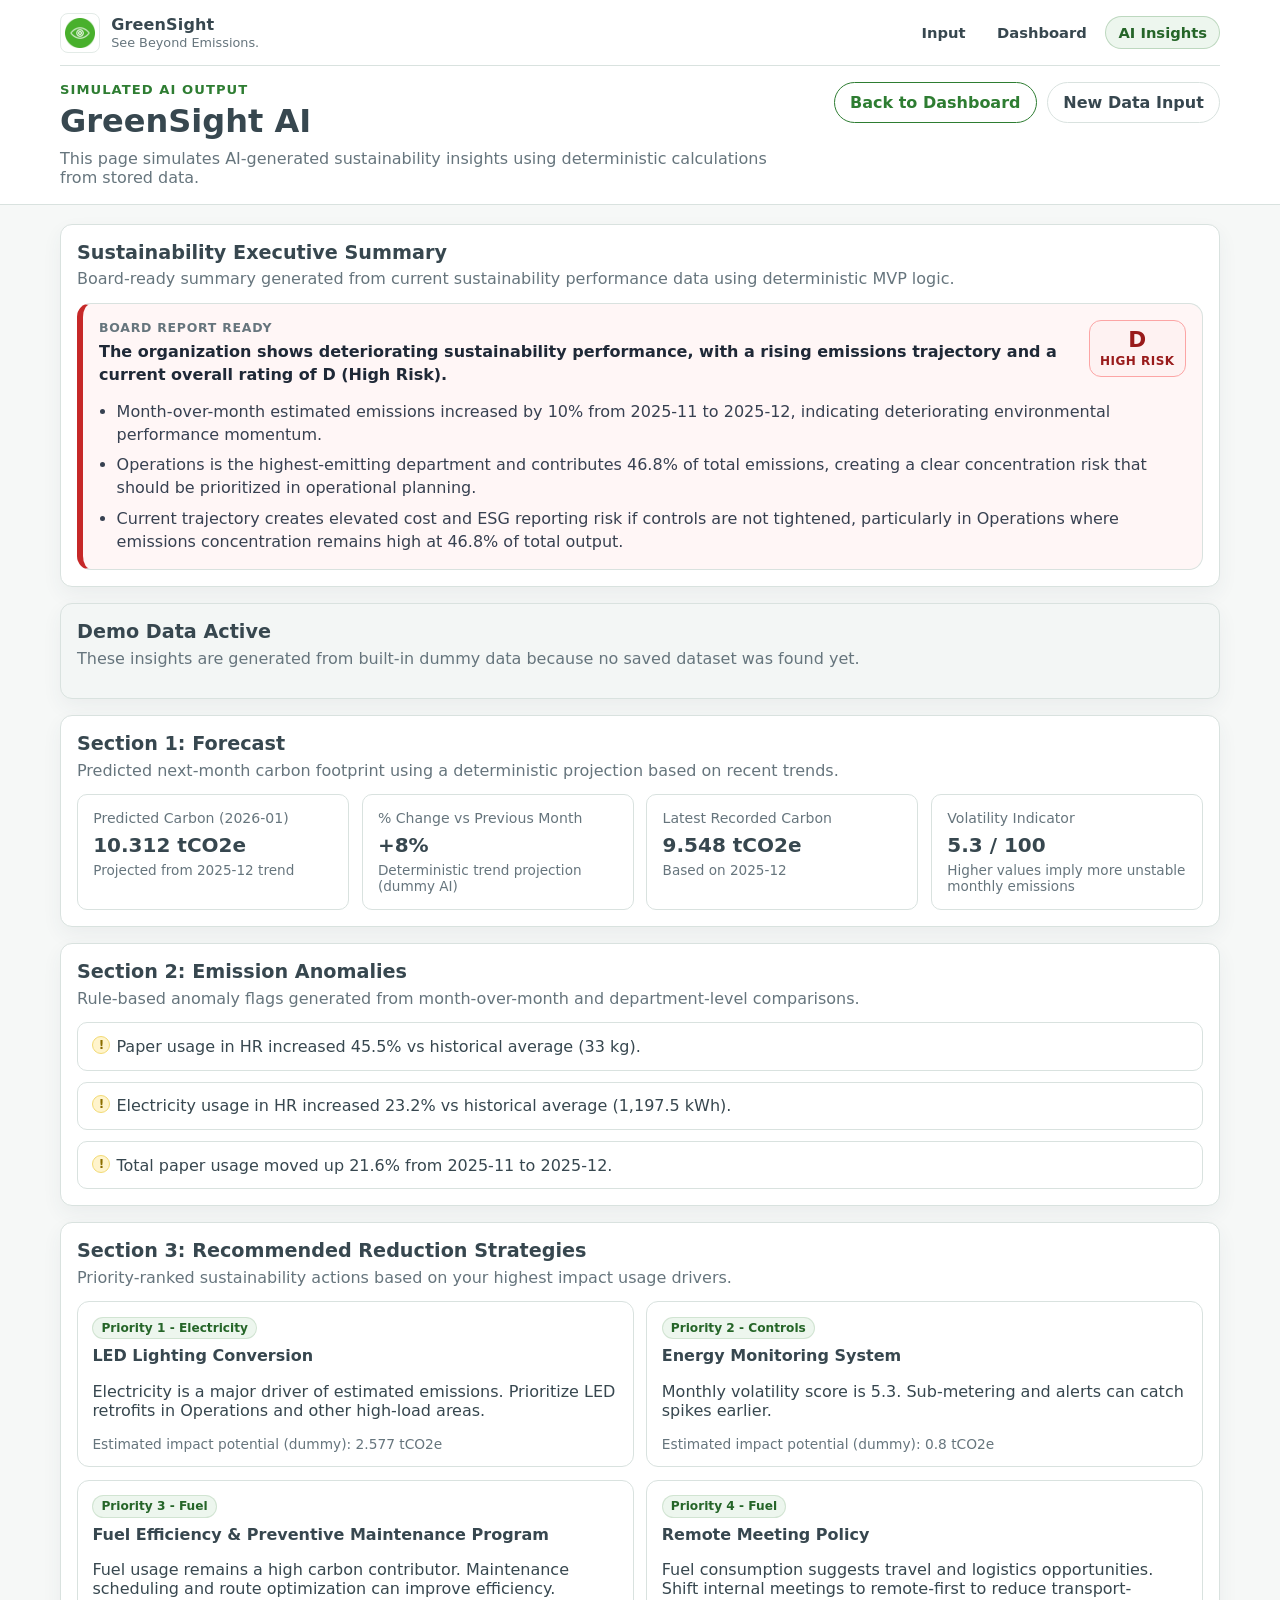
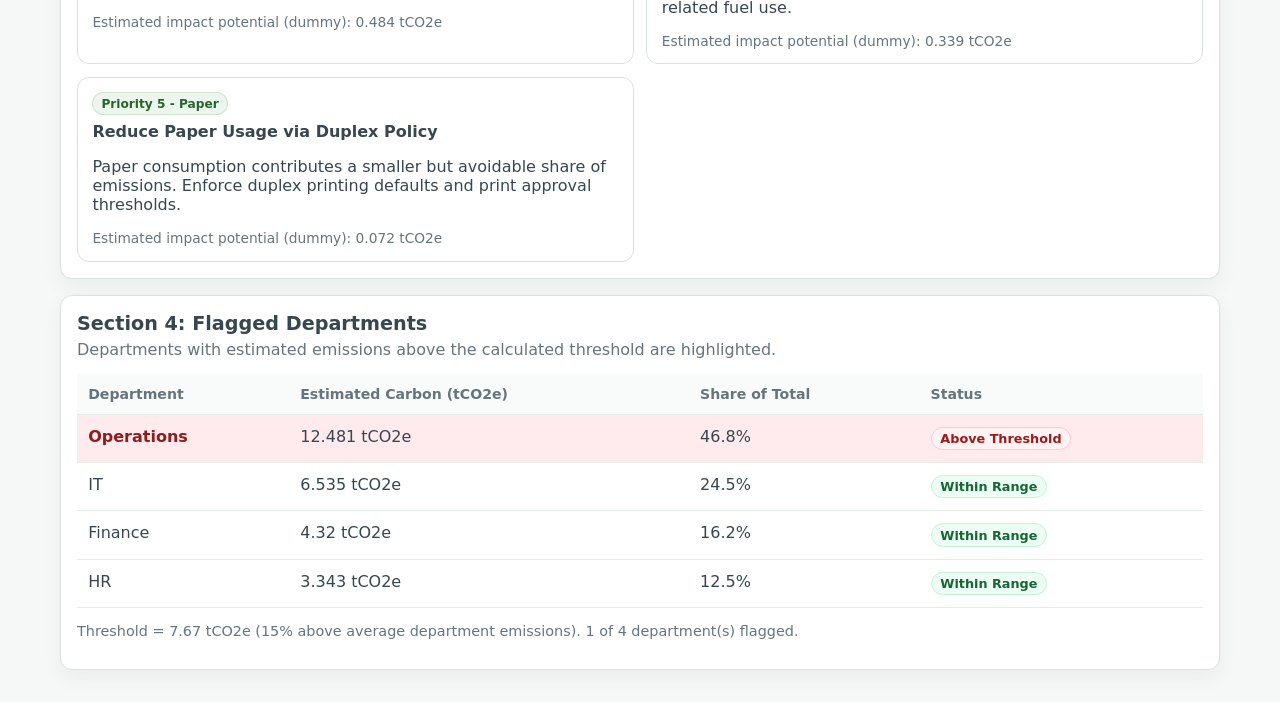
==== ai-results.html @ 0e5b0929 "Initial Commit" ====
<!DOCTYPE html>
<html lang="en">
<head>
  <meta charset="UTF-8" />
  <meta name="viewport" content="width=device-width, initial-scale=1.0" />
  <title>GreenSight Insights</title>
  <link rel="stylesheet" href="style.css" />
</head>
<body class="page-insights">
  <header class="site-header">
    <div class="container">
      <div class="brand-nav">
        <a href="index.html" class="brand-lockup" aria-label="GreenSight home">
          <img
            src="./logo.png"
            alt="GreenSight logo"
            class="brand-logo"
            onerror="this.onerror=null;this.src='./assets/logo.png';"
          />
          <span class="brand-copy">
            <span class="brand-name">GreenSight</span>
            <span class="brand-tagline">See Beyond Emissions.</span>
          </span>
        </a>
        <nav class="top-nav" aria-label="Primary">
          <a class="nav-link nav-link-input" href="index.html">Input</a>
          <a class="nav-link nav-link-dashboard" href="dashboard.html">Dashboard</a>
          <a class="nav-link nav-link-insights" href="ai-results.html">AI Insights</a>
        </nav>
      </div>

      <div class="header-inner">
        <div>
          <p class="eyebrow">Simulated AI Output</p>
          <h1>GreenSight AI</h1>
          <p class="subtitle">
            This page simulates AI-generated sustainability insights using deterministic calculations from stored data.
          </p>
        </div>
        <div class="header-actions">
          <a class="btn btn-secondary" href="dashboard.html">Back to Dashboard</a>
          <a class="btn btn-ghost" href="index.html">New Data Input</a>
        </div>
      </div>
    </div>
  </header>

  <main class="container" id="aiContent">
    <section class="panel">
      <div class="section-heading">
        <h2>Sustainability Executive Summary</h2>
        <p>Board-ready summary generated from current sustainability performance data using deterministic MVP logic.</p>
      </div>
      <div id="executiveSummaryContainer"></div>
    </section>

    <section class="panel">
      <div class="section-heading">
        <h2>Section 1: Forecast</h2>
        <p>Predicted next-month carbon footprint using a deterministic projection based on recent trends.</p>
      </div>
      <div id="forecastCards" class="metric-grid"></div>
    </section>

    <section class="panel">
      <div class="section-heading">
        <h2>Section 2: Emission Anomalies</h2>
        <p>Rule-based anomaly flags generated from month-over-month and department-level comparisons.</p>
      </div>
      <ul id="anomalyList" class="insight-list"></ul>
    </section>

    <section class="panel">
      <div class="section-heading">
        <h2>Section 3: Recommended Reduction Strategies</h2>
        <p>Priority-ranked sustainability actions based on your highest impact usage drivers.</p>
      </div>
      <div id="recommendationsGrid" class="recommendation-grid"></div>
    </section>

    <section class="panel">
      <div class="section-heading">
        <h2>Section 4: Flagged Departments</h2>
        <p>Departments with estimated emissions above the calculated threshold are highlighted.</p>
      </div>
      <div class="table-wrap">
        <table class="data-table" id="flaggedDepartmentsTable">
          <thead>
            <tr>
              <th>Department</th>
              <th>Estimated Carbon (tCO2e)</th>
              <th>Share of Total</th>
              <th>Status</th>
            </tr>
          </thead>
          <tbody></tbody>
        </table>
      </div>
      <p id="thresholdNote" class="muted small"></p>
    </section>
  </main>

  <script src="ai.js" defer></script>
</body>
</html>
---- style.css ----
:root {
  --color-primary: #2e7d32;
  --color-primary-dark: #256528;
  --color-primary-soft: #edf6ee;
  --color-accent: #43a047;
  --color-warning: #f9a825;
  --color-bg: #f6f8f7;
  --color-surface: #ffffff;
  --color-surface-soft: #f3f6f5;
  --color-text: #37474f;
  --color-muted: #66757d;
  --color-border: #d9e2df;
  --color-danger: #c62828;
  --color-danger-soft: #ffebee;
  --color-shadow: 0 8px 20px rgba(55, 71, 79, 0.06);
  --radius: 12px;
  --radius-sm: 10px;
  --container: 1160px;
}

* {
  box-sizing: border-box;
}

html,
body {
  margin: 0;
  padding: 0;
  font-family: system-ui, -apple-system, BlinkMacSystemFont, "Segoe UI", Roboto, "Helvetica Neue", Arial, sans-serif;
  color: var(--color-text);
  background: var(--color-bg);
}

img,
canvas {
  max-width: 100%;
  display: block;
}

a {
  color: inherit;
  text-decoration: none;
}

code {
  background: #eef2f0;
  padding: 0.1rem 0.35rem;
  border-radius: 6px;
  font-size: 0.92em;
}

.container {
  width: min(var(--container), calc(100% - 2rem));
  margin: 0 auto;
}

.site-header {
  border-bottom: 1px solid var(--color-border);
  background: #fff;
}

.brand-nav {
  display: flex;
  align-items: center;
  justify-content: space-between;
  gap: 1rem;
  padding: 0.8rem 0 0.75rem;
  border-bottom: 1px solid var(--color-border);
}

.brand-lockup {
  display: inline-flex;
  align-items: center;
  gap: 0.7rem;
  min-width: 0;
}

.brand-logo {
  width: 40px;
  height: 40px;
  object-fit: contain;
  border-radius: 8px;
  background: #fff;
  border: 1px solid #e3ebe7;
  padding: 0.25rem;
}

.brand-copy {
  display: inline-flex;
  flex-direction: column;
  min-width: 0;
}

.brand-name {
  font-size: 1rem;
  font-weight: 800;
  color: var(--color-text);
  letter-spacing: 0.01em;
}

.brand-tagline {
  margin-top: 0.05rem;
  font-size: 0.8rem;
  color: var(--color-muted);
}

.top-nav {
  display: flex;
  align-items: center;
  gap: 0.35rem;
  flex-wrap: wrap;
}

.nav-link {
  display: inline-flex;
  align-items: center;
  justify-content: center;
  padding: 0.45rem 0.75rem;
  border-radius: 999px;
  color: var(--color-text);
  border: 1px solid transparent;
  font-weight: 600;
  font-size: 0.92rem;
  transition: background-color 140ms ease, border-color 140ms ease, color 140ms ease;
}

.nav-link:hover {
  background: #f3f7f4;
  border-color: #e0e8e4;
  color: var(--color-primary-dark);
}

.page-input .nav-link-input,
.page-dashboard .nav-link-dashboard,
.page-insights .nav-link-insights {
  background: var(--color-primary-soft);
  color: var(--color-primary-dark);
  border-color: rgba(46, 125, 50, 0.25);
}

.header-inner {
  padding: 1rem 0 1.05rem;
  display: flex;
  align-items: flex-start;
  justify-content: space-between;
  gap: 1rem;
}

.header-actions {
  display: flex;
  gap: 0.65rem;
  flex-wrap: wrap;
  justify-content: flex-end;
}

.eyebrow {
  margin: 0 0 0.35rem;
  color: var(--color-primary);
  font-size: 0.82rem;
  font-weight: 700;
  letter-spacing: 0.08em;
  text-transform: uppercase;
}

h1,
h2,
h3,
h4 {
  margin: 0;
  line-height: 1.2;
}

h1 {
  font-size: clamp(1.35rem, 2.6vw, 2rem);
}

h2 {
  font-size: 1.2rem;
}

h3 {
  font-size: 1rem;
}

.subtitle {
  margin: 0.5rem 0 0;
  color: var(--color-muted);
  max-width: 70ch;
}

main.container {
  padding: 1.2rem 0 2rem;
  display: grid;
  gap: 1rem;
}

.panel {
  background: var(--color-surface);
  border: 1px solid var(--color-border);
  border-radius: var(--radius);
  box-shadow: var(--color-shadow);
  padding: 1rem;
}

.panel-soft {
  background: var(--color-surface-soft);
}

.section-heading {
  margin-bottom: 0.9rem;
}

.section-heading p {
  margin: 0.35rem 0 0;
  color: var(--color-muted);
}

.grid-2 {
  display: grid;
  grid-template-columns: 1.2fr 1fr;
  gap: 1rem;
}

.card {
  border: 1px solid var(--color-border);
  background: #fff;
  border-radius: var(--radius-sm);
  padding: 0.95rem;
}

.muted {
  color: var(--color-muted);
}

.small {
  font-size: 0.9rem;
}

textarea,
input,
select,
button {
  font: inherit;
}

textarea,
input,
select {
  width: 100%;
  border: 1px solid #cfd8d1;
  border-radius: 10px;
  background: #fff;
  padding: 0.7rem 0.8rem;
  color: var(--color-text);
}

textarea:focus,
input:focus,
select:focus {
  outline: 2px solid rgba(46, 125, 50, 0.2);
  border-color: var(--color-primary);
}

label {
  display: inline-block;
  margin-bottom: 0.35rem;
  font-weight: 600;
  font-size: 0.93rem;
}

.form-grid {
  display: grid;
  grid-template-columns: 1fr 1fr;
  gap: 0.8rem;
}

.form-grid > div:last-child {
  grid-column: span 2;
}

.actions-row {
  display: flex;
  gap: 0.6rem;
  margin-top: 0.8rem;
  flex-wrap: wrap;
}

.toolbar {
  display: flex;
  align-items: center;
  gap: 0.75rem;
  flex-wrap: wrap;
  margin-top: 1rem;
}

.btn {
  display: inline-flex;
  align-items: center;
  justify-content: center;
  gap: 0.4rem;
  border-radius: 999px;
  border: 1px solid transparent;
  padding: 0.62rem 0.95rem;
  cursor: pointer;
  font-weight: 600;
  transition: background-color 140ms ease, border-color 140ms ease, color 140ms ease, transform 140ms ease;
}

.btn:hover {
  transform: translateY(-1px);
}

.btn:disabled {
  opacity: 0.65;
  cursor: not-allowed;
  transform: none;
}

.btn-primary {
  background: var(--color-primary);
  color: #fff;
}

.btn-primary:hover {
  background: var(--color-primary-dark);
}

.btn-secondary {
  background: #fff;
  color: var(--color-primary);
  border-color: var(--color-primary);
}

.btn-secondary:hover {
  background: #f4fbf5;
  border-color: var(--color-primary-dark);
  color: var(--color-primary-dark);
}

.btn-ghost {
  background: #fff;
  color: var(--color-text);
  border-color: var(--color-border);
}

.btn-large {
  padding: 0.75rem 1.15rem;
}

.status-message {
  min-height: 1.25rem;
  margin-top: 0.75rem;
  font-weight: 600;
}

.status-message.error {
  color: var(--color-danger);
}

.status-message.success {
  color: var(--color-primary-dark);
}

.metric-grid {
  display: grid;
  grid-template-columns: repeat(4, minmax(0, 1fr));
  gap: 0.8rem;
}

.dashboard-summary-grid {
  grid-template-columns: repeat(auto-fit, minmax(210px, 1fr));
}

.metric-card {
  background: #ffffff;
  border: 1px solid var(--color-border);
  border-radius: var(--radius-sm);
  padding: 0.95rem;
}

.metric-card .metric-label {
  font-size: 0.88rem;
  color: var(--color-muted);
  margin-bottom: 0.4rem;
}

.metric-card .metric-value {
  font-size: 1.25rem;
  font-weight: 700;
}

.metric-card .metric-note {
  margin-top: 0.35rem;
  color: var(--color-muted);
  font-size: 0.85rem;
}

.metric-card-icon .metric-card-head {
  display: flex;
  align-items: center;
  gap: 0.65rem;
}

.metric-icon {
  width: 2.1rem;
  height: 2.1rem;
  display: inline-flex;
  align-items: center;
  justify-content: center;
  font-size: 1.35rem;
  color: #54646c;
  background: #f2f4f5;
  border: 1px solid #dde4e7;
  border-radius: 10px;
  flex-shrink: 0;
}

.metric-icon-esg {
  width: 2.4rem;
  font-size: 0.9rem;
  font-weight: 800;
  letter-spacing: 0.06em;
  color: var(--color-primary-dark);
  background: #edf6ee;
  border-color: #cfe5d2;
}

.esg-kpi-card {
  border-color: rgba(46, 125, 50, 0.22);
  background: #fbfdfb;
}

.esg-kpi-meta {
  display: flex;
  align-items: center;
  justify-content: space-between;
  gap: 0.5rem;
  flex-wrap: wrap;
  margin-top: 0.55rem;
}

.esg-risk-badge {
  display: inline-flex;
  align-items: center;
  border-radius: 999px;
  padding: 0.22rem 0.58rem;
  font-size: 0.78rem;
  font-weight: 700;
  border: 1px solid transparent;
}

.esg-risk-badge.low {
  background: #ecfdf3;
  color: #166534;
  border-color: #bbf7d0;
}

.esg-risk-badge.moderate {
  background: #fffbeb;
  color: #92400e;
  border-color: #fcd34d;
}

.esg-risk-badge.high {
  background: #fef2f2;
  color: #991b1b;
  border-color: #fecaca;
}

.esg-trend-indicator {
  display: inline-flex;
  align-items: center;
  gap: 0.25rem;
  font-size: 0.78rem;
  color: var(--color-muted);
  font-weight: 600;
}

.esg-trend-indicator.up {
  color: #b91c1c;
}

.esg-trend-indicator.down {
  color: #166534;
}

.esg-breakdown-widget {
  margin-top: 0.95rem;
  border: 1px solid var(--color-border);
  border-radius: 12px;
  background: #fff;
  padding: 0.9rem;
}

.esg-breakdown-header {
  display: flex;
  align-items: flex-start;
  justify-content: space-between;
  gap: 0.9rem;
  flex-wrap: wrap;
  margin-bottom: 0.8rem;
}

.esg-breakdown-header h3 {
  font-size: 1rem;
}

.esg-breakdown-header p {
  margin: 0.3rem 0 0;
  color: var(--color-muted);
  font-size: 0.88rem;
}

.esg-breakdown-summary {
  display: inline-flex;
  flex-direction: column;
  align-items: flex-end;
  gap: 0.1rem;
}

.esg-breakdown-score {
  font-weight: 800;
  font-size: 1.05rem;
}

.esg-breakdown-level {
  font-size: 0.83rem;
  color: var(--color-muted);
}

.esg-pillar-list {
  display: grid;
  gap: 0.7rem;
}

.esg-pillar-row {
  border: 1px solid #edf2ee;
  border-radius: 10px;
  padding: 0.65rem 0.75rem;
  background: #fcfefd;
}

.esg-pillar-meta {
  display: flex;
  align-items: center;
  justify-content: space-between;
  gap: 0.75rem;
  font-size: 0.9rem;
}

.esg-pillar-name {
  font-weight: 600;
}

.esg-pillar-score {
  font-weight: 700;
}

.esg-pillar-bar {
  margin-top: 0.45rem;
  height: 8px;
  width: 100%;
  border-radius: 999px;
  background: #edf2ee;
  overflow: hidden;
}

.esg-pillar-fill {
  display: block;
  height: 100%;
  border-radius: 999px;
  background: linear-gradient(90deg, #66bb6a 0%, #2e7d32 100%);
}

.esg-pillar-detail {
  margin-top: 0.35rem;
  font-size: 0.8rem;
  color: var(--color-muted);
}

.table-wrap {
  overflow: auto;
}

.data-table {
  width: 100%;
  border-collapse: collapse;
  min-width: 640px;
}

.data-table.compact {
  min-width: 0;
}

.data-table th,
.data-table td {
  padding: 0.75rem 0.7rem;
  border-bottom: 1px solid #e5ece7;
  text-align: left;
  vertical-align: top;
}

.data-table th {
  font-size: 0.88rem;
  color: var(--color-muted);
  font-weight: 700;
  background: #f9fbfa;
}

.data-table tbody tr:hover {
  background: #fbfdfb;
}

.mini-table-wrap {
  margin-top: 0.85rem;
  border: 1px solid var(--color-border);
  border-radius: 10px;
  overflow: auto;
}

.empty-cell {
  text-align: center;
  color: var(--color-muted);
}

.chart-card {
  border: 1px solid var(--color-border);
  border-radius: var(--radius-sm);
  padding: 0.8rem;
  background: #fff;
  min-height: 320px;
}

.executive-summary-card {
  border: 1px solid var(--color-border);
  border-left: 6px solid var(--color-primary);
  border-radius: 14px;
  background: #fff;
  padding: 1rem;
}

.executive-summary-improving {
  border-left-color: #2e7d32;
  background: #f7fbf7;
}

.executive-summary-stable {
  border-left-color: var(--color-warning);
  background: #fffaf0;
}

.executive-summary-deteriorating {
  border-left-color: var(--color-danger);
  background: #fff6f6;
}

.executive-summary-header {
  display: flex;
  align-items: flex-start;
  justify-content: space-between;
  gap: 0.9rem;
}

.executive-summary-kicker {
  margin: 0;
  font-size: 0.78rem;
  letter-spacing: 0.06em;
  text-transform: uppercase;
  color: var(--color-muted);
  font-weight: 700;
}

.executive-summary-headline {
  margin: 0.4rem 0 0;
  line-height: 1.4;
  color: #1f2937;
}

.executive-summary-list {
  margin: 0.85rem 0 0;
  padding-left: 1.1rem;
  color: #374151;
  display: grid;
  gap: 0.45rem;
}

.executive-summary-list li {
  line-height: 1.45;
}

.executive-rating-badge {
  display: inline-flex;
  flex-direction: column;
  align-items: center;
  justify-content: center;
  min-width: 90px;
  border-radius: 12px;
  border: 1px solid var(--color-border);
  padding: 0.5rem 0.65rem;
  background: #fff;
  flex-shrink: 0;
}

.executive-rating-grade {
  font-size: 1.35rem;
  font-weight: 800;
  line-height: 1;
}

.executive-rating-label {
  margin-top: 0.2rem;
  font-size: 0.75rem;
  font-weight: 700;
  text-transform: uppercase;
  letter-spacing: 0.04em;
}

.executive-rating-badge.rating-a {
  color: #166534;
  background: #ecfdf3;
  border-color: #bbf7d0;
}

.executive-rating-badge.rating-b {
  color: #92400e;
  background: #fffbeb;
  border-color: #fcd34d;
}

.executive-rating-badge.rating-c {
  color: #9a3412;
  background: #fff7ed;
  border-color: #fdba74;
}

.executive-rating-badge.rating-d {
  color: #991b1b;
  background: #fef2f2;
  border-color: #fca5a5;
}

.chart-title {
  margin: 0 0 0.65rem;
  font-size: 0.95rem;
  color: var(--color-text);
}

.chart-card canvas {
  width: 100% !important;
  height: 100% !important;
}

.chart-canvas-wrap {
  position: relative;
  width: 100%;
}

.chart-canvas-wrap-md {
  height: 280px;
}

.chart-canvas-wrap-lg {
  height: 320px;
}

.dashboard-chart-grid {
  display: grid;
  grid-template-columns: repeat(2, minmax(0, 1fr));
  gap: 0.9rem;
}

.chart-span-2 {
  grid-column: span 2;
}

.dashboard-chart-grid .chart-card:not(.chart-span-2) {
  min-height: 0;
}

.flag-empty {
  border: 1px dashed #e4b8b8;
  background: #fff;
  border-radius: 12px;
  padding: 0.9rem;
  color: #7f1d1d;
}

.flag-empty p {
  margin: 0;
}

.flag-list {
  display: grid;
  gap: 0.75rem;
  margin-top: 0.7rem;
}

.flag-card {
  border: 1px solid #ef9a9a;
  border-left: 4px solid var(--color-danger);
  background: #fffafa;
  border-radius: 12px;
  padding: 0.85rem 0.95rem;
}

.flag-card-head {
  display: flex;
  align-items: center;
  justify-content: space-between;
  gap: 0.75rem;
  flex-wrap: wrap;
}

.flag-card-title {
  display: flex;
  align-items: center;
  gap: 0.55rem;
}

.flag-card-title h3 {
  font-size: 1rem;
}

.warning-icon {
  width: 1.4rem;
  height: 1.4rem;
  border-radius: 999px;
  background: #fde8e8;
  border: 1px solid #f8b4b4;
  color: #b91c1c;
  display: inline-flex;
  align-items: center;
  justify-content: center;
  font-weight: 700;
  line-height: 1;
}

.warning-badge {
  display: inline-flex;
  align-items: center;
  border-radius: 999px;
  padding: 0.22rem 0.6rem;
  font-size: 0.78rem;
  font-weight: 700;
  color: #991b1b;
  background: #fef2f2;
  border: 1px solid #fecaca;
}

.flag-metric {
  margin: 0.45rem 0 0;
  color: #4b5563;
}

.flag-metric strong {
  color: #7f1d1d;
}

.insight-list {
  list-style: none;
  padding: 0;
  margin: 0;
  display: grid;
  gap: 0.7rem;
}

.insight-list li {
  border: 1px solid var(--color-border);
  background: #fff;
  border-radius: 10px;
  padding: 0.85rem 0.95rem;
  position: relative;
  padding-left: 2.4rem;
}

.insight-list li::before {
  content: "!";
  position: absolute;
  left: 0.9rem;
  top: 0.78rem;
  width: 1rem;
  height: 1rem;
  border-radius: 50%;
  display: inline-flex;
  align-items: center;
  justify-content: center;
  font-size: 0.75rem;
  font-weight: 700;
  background: #fff4cc;
  color: #8a6d00;
  border: 1px solid #f2da74;
}

.recommendation-grid {
  display: grid;
  grid-template-columns: repeat(2, minmax(0, 1fr));
  gap: 0.8rem;
}

.recommendation-card {
  border: 1px solid var(--color-border);
  border-radius: 12px;
  background: #fff;
  padding: 0.9rem;
}

.recommendation-card h3 {
  margin-bottom: 0.35rem;
}

.recommendation-meta {
  color: var(--color-muted);
  font-size: 0.86rem;
  margin-top: 0.45rem;
}

.badge {
  display: inline-block;
  font-size: 0.76rem;
  font-weight: 700;
  color: var(--color-primary-dark);
  background: var(--color-primary-soft);
  border: 1px solid rgba(46, 125, 50, 0.15);
  border-radius: 999px;
  padding: 0.2rem 0.5rem;
  margin-bottom: 0.45rem;
}

.row-flagged {
  background: var(--color-danger-soft);
}

.row-flagged td:first-child {
  font-weight: 700;
  color: #8f1d1d;
}

.status-pill {
  display: inline-flex;
  align-items: center;
  border-radius: 999px;
  padding: 0.2rem 0.55rem;
  font-size: 0.8rem;
  font-weight: 700;
}

.status-pill.ok {
  background: #ecfdf3;
  color: #166534;
  border: 1px solid #c7f1d5;
}

.status-pill.alert {
  background: #fef2f2;
  color: #991b1b;
  border: 1px solid #fecaca;
}

.empty-state {
  border: 1px dashed var(--color-border);
  border-radius: 12px;
  background: #fff;
  padding: 1rem;
  color: var(--color-muted);
}

.empty-state p {
  margin: 0 0 0.8rem;
}

.sr-only {
  position: absolute;
  width: 1px;
  height: 1px;
  padding: 0;
  margin: -1px;
  overflow: hidden;
  clip: rect(0, 0, 0, 0);
  white-space: nowrap;
  border: 0;
}

@media (max-width: 980px) {
  .grid-2 {
    grid-template-columns: 1fr;
  }

  .metric-grid {
    grid-template-columns: repeat(2, minmax(0, 1fr));
  }

  .recommendation-grid {
    grid-template-columns: 1fr;
  }

  .dashboard-chart-grid {
    grid-template-columns: 1fr;
  }

  .chart-span-2 {
    grid-column: auto;
  }

  .chart-canvas-wrap-lg {
    height: 300px;
  }
}

@media (max-width: 700px) {
  .brand-nav {
    flex-direction: column;
    align-items: stretch;
    gap: 0.75rem;
  }

  .brand-lockup {
    width: 100%;
  }

  .top-nav {
    width: 100%;
    justify-content: flex-start;
  }

  .header-inner {
    flex-direction: column;
    align-items: stretch;
  }

  .header-actions {
    justify-content: flex-start;
  }

  .form-grid {
    grid-template-columns: 1fr;
  }

  .form-grid > div:last-child {
    grid-column: auto;
  }

  .metric-grid {
    grid-template-columns: 1fr;
  }

  .executive-summary-header {
    flex-direction: column;
    align-items: stretch;
  }

  .executive-rating-badge {
    align-self: flex-start;
  }

  .esg-breakdown-summary {
    align-items: flex-start;
  }

  .data-table {
    min-width: 560px;
  }
}
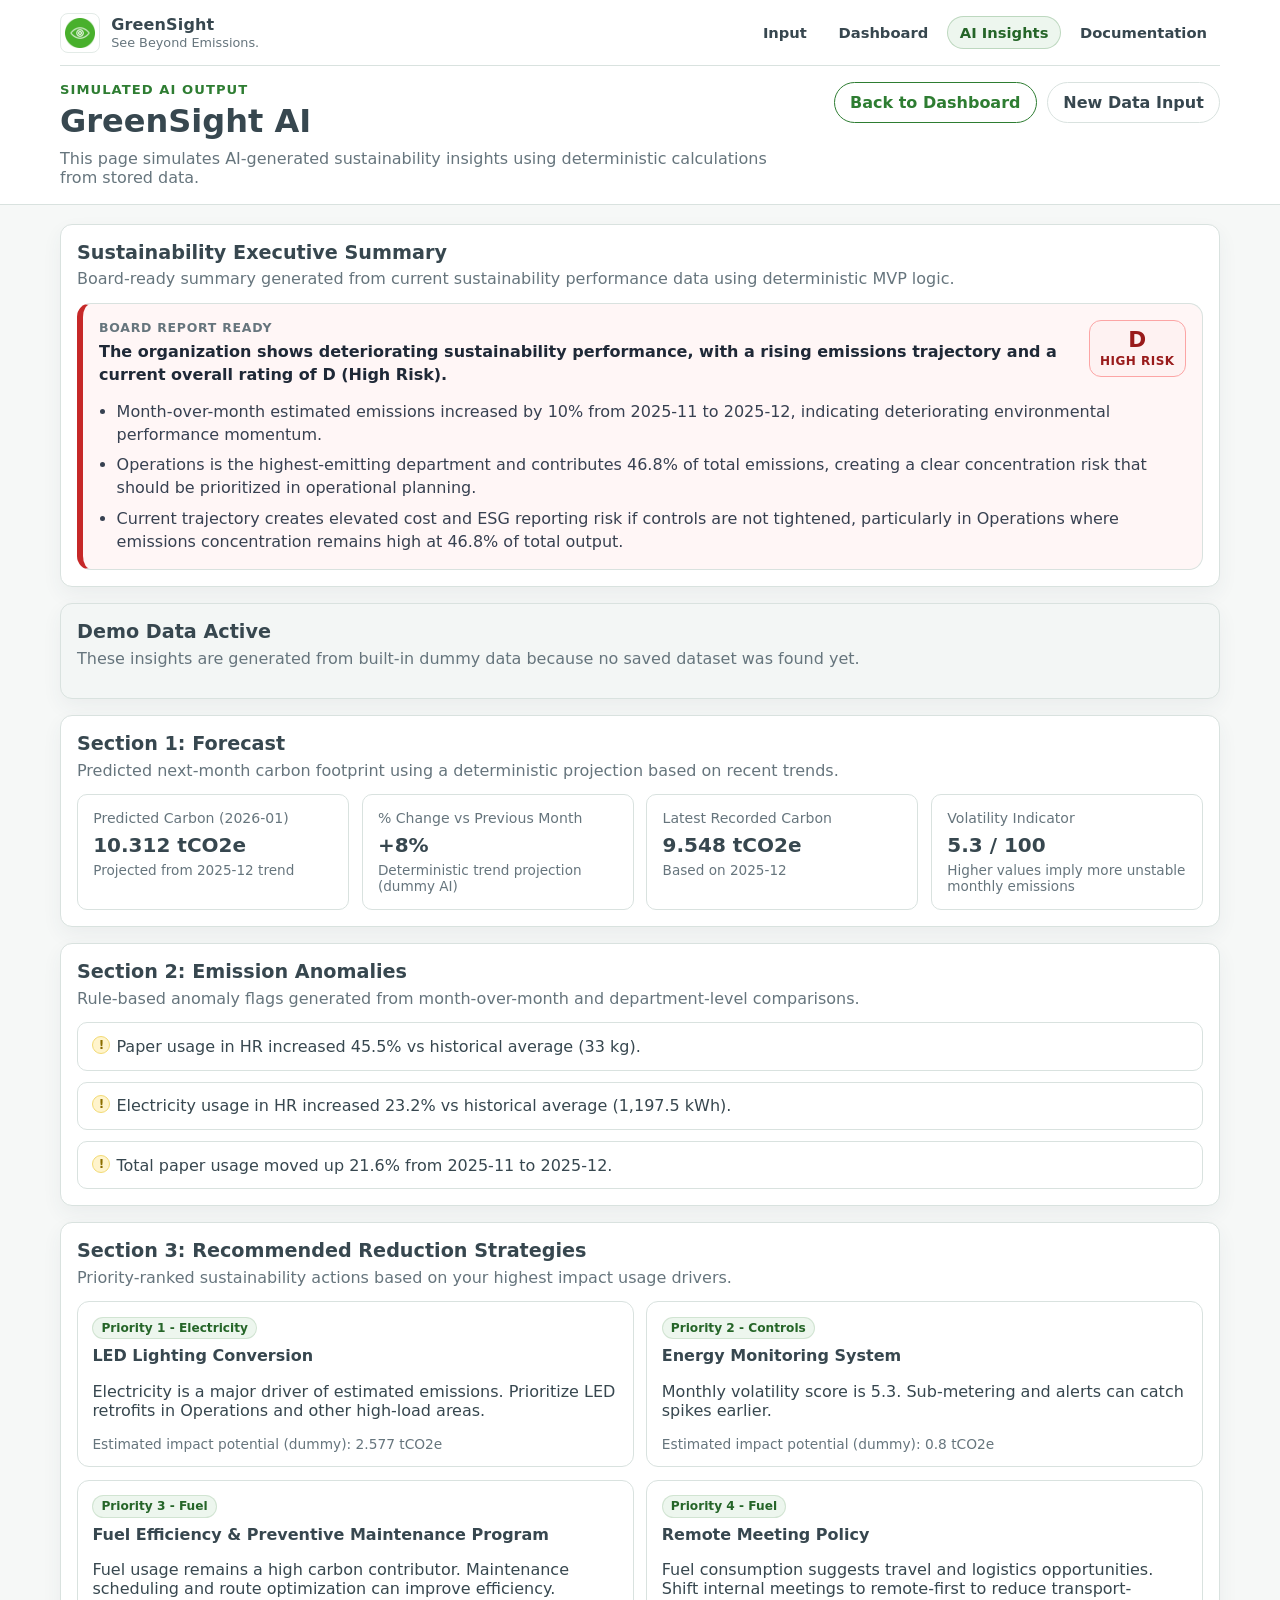
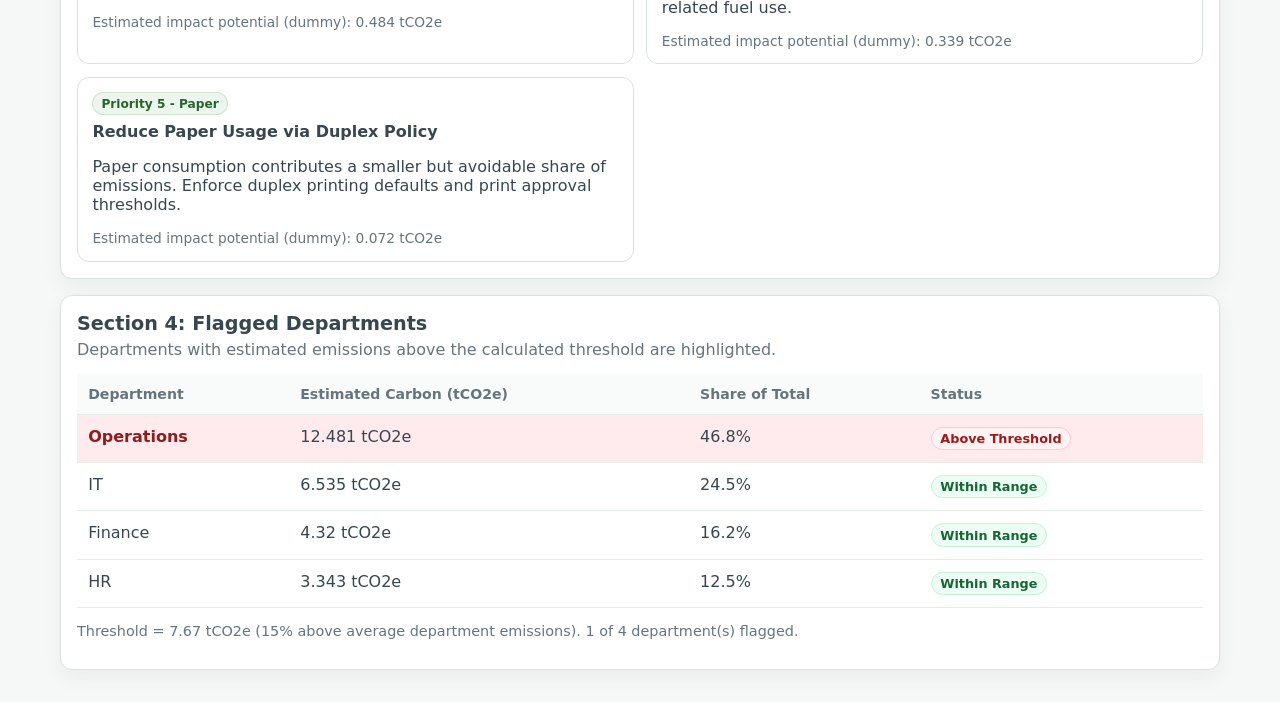
==== commit ba0bd684: "add documentation" ====
--- a/ai-results.html
+++ b/ai-results.html
@@ -26,6 +26,7 @@
           <a class="nav-link nav-link-input" href="index.html">Input</a>
           <a class="nav-link nav-link-dashboard" href="dashboard.html">Dashboard</a>
           <a class="nav-link nav-link-insights" href="ai-results.html">AI Insights</a>
+          <a class="nav-link nav-link-docs" href="documentation.html">Documentation</a>
         </nav>
       </div>
 
--- a/style.css
+++ b/style.css
@@ -132,7 +132,8 @@
 
 .page-input .nav-link-input,
 .page-dashboard .nav-link-dashboard,
-.page-insights .nav-link-insights {
+.page-insights .nav-link-insights,
+.page-documentation .nav-link-docs {
   background: var(--color-primary-soft);
   color: var(--color-primary-dark);
   border-color: rgba(46, 125, 50, 0.25);
@@ -204,6 +205,122 @@
 
 .panel-soft {
   background: var(--color-surface-soft);
+}
+
+.docs-page {
+  gap: 1rem;
+}
+
+.doc-hero {
+  border-color: rgba(46, 125, 50, 0.18);
+}
+
+.doc-hero-brand {
+  display: flex;
+  align-items: center;
+  gap: 0.85rem;
+  margin-bottom: 0.8rem;
+}
+
+.doc-hero-logo {
+  width: 56px;
+  height: 56px;
+  object-fit: contain;
+  border-radius: 10px;
+  border: 1px solid var(--color-border);
+  background: #fff;
+  padding: 0.3rem;
+}
+
+.doc-tagline {
+  margin: 0.25rem 0 0;
+  color: var(--color-primary-dark);
+  font-weight: 600;
+}
+
+.doc-hero-copy {
+  margin: 0.55rem 0 0;
+  color: var(--color-text);
+  line-height: 1.5;
+  max-width: 78ch;
+}
+
+.doc-two-col {
+  display: grid;
+  grid-template-columns: repeat(2, minmax(0, 1fr));
+  gap: 0.8rem;
+}
+
+.doc-three-col {
+  display: grid;
+  grid-template-columns: repeat(3, minmax(0, 1fr));
+  gap: 0.8rem;
+}
+
+.doc-card-grid {
+  display: grid;
+  grid-template-columns: repeat(3, minmax(0, 1fr));
+  gap: 0.8rem;
+}
+
+.doc-card-lite,
+.doc-feature-card {
+  border: 1px solid var(--color-border);
+  border-radius: 10px;
+  background: #fff;
+  padding: 0.9rem;
+}
+
+.doc-card-lite h3,
+.doc-feature-card h3 {
+  margin-bottom: 0.4rem;
+}
+
+.doc-card-lite p,
+.doc-feature-card p {
+  margin: 0;
+  color: var(--color-muted);
+  line-height: 1.45;
+}
+
+.doc-list {
+  margin: 0;
+  padding-left: 1.1rem;
+  display: grid;
+  gap: 0.35rem;
+}
+
+.doc-list li {
+  line-height: 1.4;
+}
+
+.doc-roadmap {
+  margin-top: 0.25rem;
+}
+
+.doc-steps {
+  margin: 0;
+  padding-left: 1.1rem;
+  display: grid;
+  gap: 0.75rem;
+}
+
+.doc-steps li {
+  border: 1px solid var(--color-border);
+  background: #fff;
+  border-radius: 10px;
+  padding: 0.85rem 0.9rem;
+}
+
+.doc-steps h3 {
+  margin: 0 0 0.35rem;
+  font-size: 0.98rem;
+}
+
+.doc-steps p {
+  margin: 0;
+  color: var(--color-muted);
+  line-height: 1.45;
 }
 
 .section-heading {
@@ -997,6 +1114,15 @@
     grid-template-columns: 1fr;
   }
 
+  .doc-card-grid,
+  .doc-three-col {
+    grid-template-columns: 1fr;
+  }
+
+  .doc-two-col {
+    grid-template-columns: 1fr;
+  }
+
   .chart-span-2 {
     grid-column: auto;
   }
@@ -1022,6 +1148,10 @@
     justify-content: flex-start;
   }
 
+  .doc-hero-brand {
+    align-items: flex-start;
+  }
+
   .header-inner {
     flex-direction: column;
     align-items: stretch;
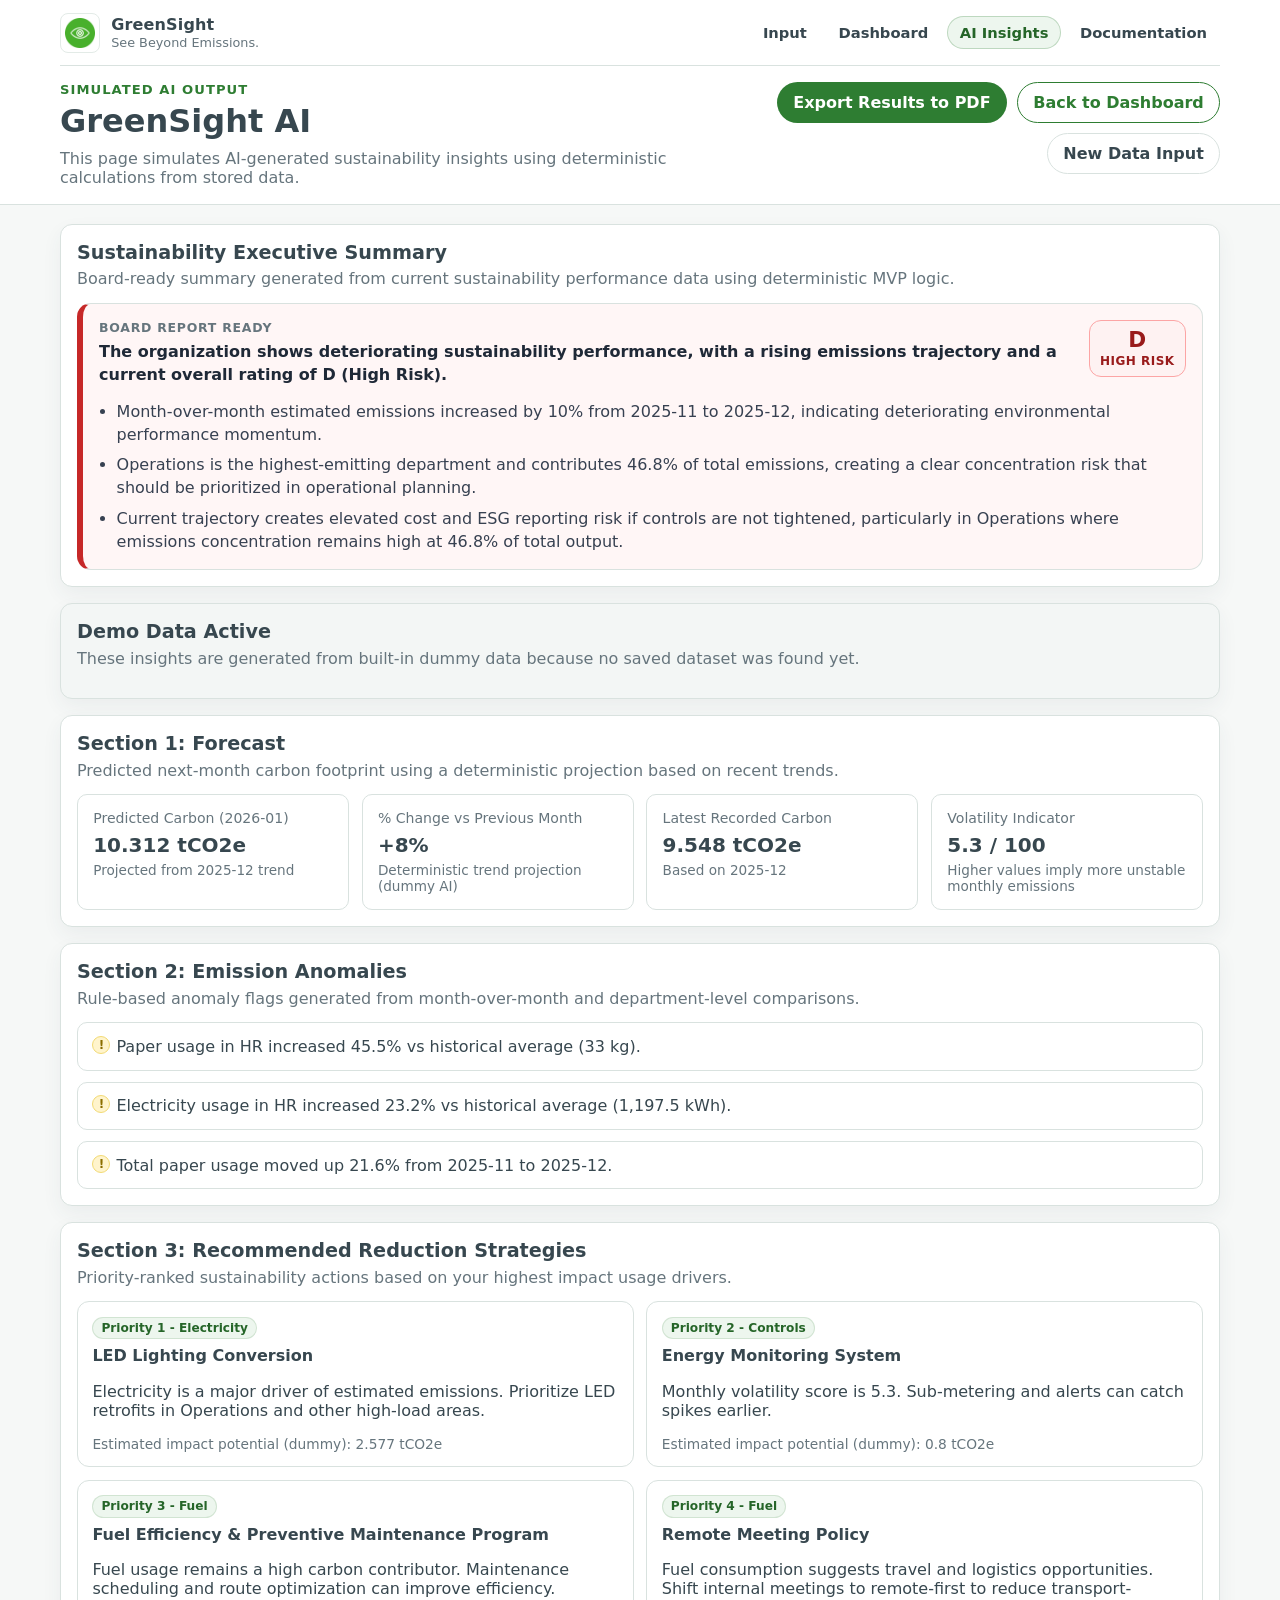
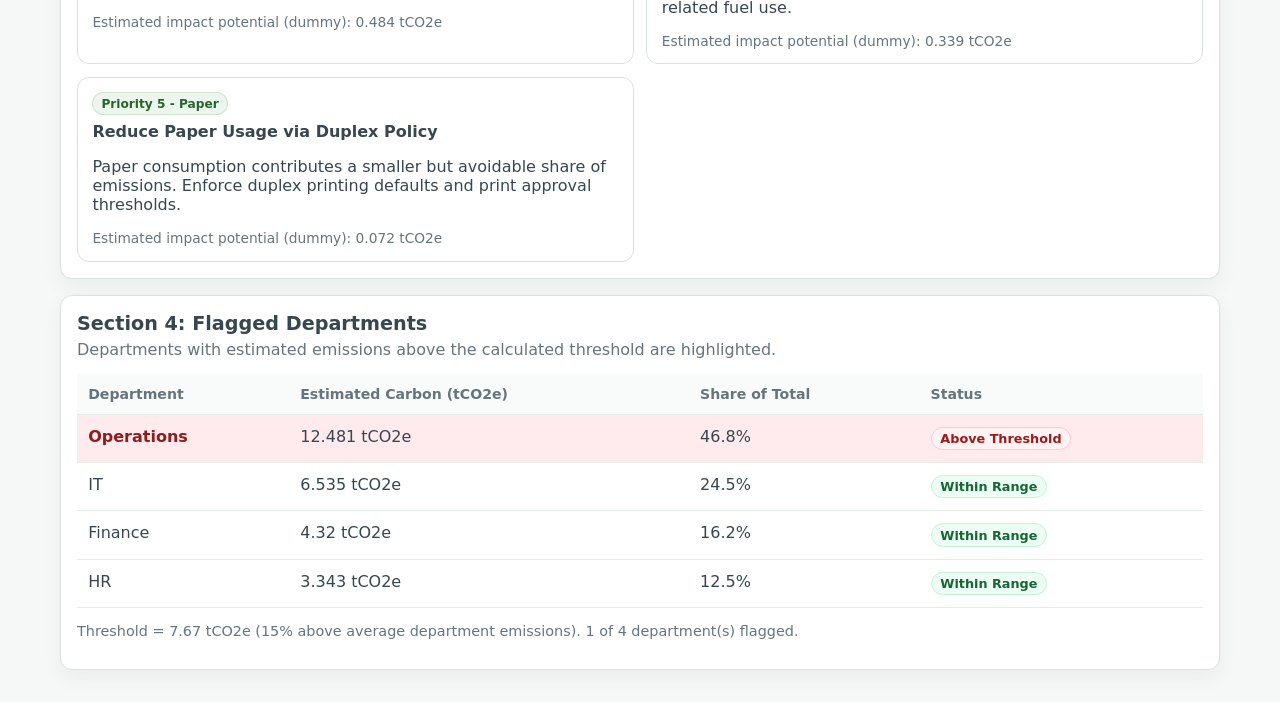
==== commit 3fbe85a0: "pdf" ====
--- a/ai-results.html
+++ b/ai-results.html
@@ -4,6 +4,7 @@
   <meta charset="UTF-8" />
   <meta name="viewport" content="width=device-width, initial-scale=1.0" />
   <title>GreenSight Insights</title>
+  <link rel="icon" type="image/png" href="./logo.png" />
   <link rel="stylesheet" href="style.css" />
 </head>
 <body class="page-insights">
@@ -39,6 +40,7 @@
           </p>
         </div>
         <div class="header-actions">
+          <button class="btn btn-primary" id="exportPdfBtn" type="button">Export Results to PDF</button>
           <a class="btn btn-secondary" href="dashboard.html">Back to Dashboard</a>
           <a class="btn btn-ghost" href="index.html">New Data Input</a>
         </div>
@@ -47,6 +49,8 @@
   </header>
 
   <main class="container" id="aiContent">
+    <p id="exportMeta" class="export-meta" hidden></p>
+
     <section class="panel">
       <div class="section-heading">
         <h2>Sustainability Executive Summary</h2>
--- a/style.css
+++ b/style.css
@@ -133,7 +133,9 @@
 .page-input .nav-link-input,
 .page-dashboard .nav-link-dashboard,
 .page-insights .nav-link-insights,
-.page-documentation .nav-link-docs {
+.page-documentation .nav-link-docs,
+.page-prompt .nav-link-docs,
+.page-pitch .nav-link-docs {
   background: var(--color-primary-soft);
   color: var(--color-primary-dark);
   border-color: rgba(46, 125, 50, 0.25);
@@ -298,6 +300,112 @@
   margin-top: 0.25rem;
 }
 
+.doc-link-row {
+  display: flex;
+  gap: 0.65rem;
+  flex-wrap: wrap;
+}
+
+.doc-card-spaced {
+  margin-top: 0.8rem;
+}
+
+.implementation-fee-card {
+  border-color: rgba(46, 125, 50, 0.18);
+  background: #fbfdfb;
+}
+
+.implementation-fee-head {
+  display: flex;
+  align-items: flex-start;
+  justify-content: space-between;
+  gap: 0.9rem;
+  flex-wrap: wrap;
+  margin-bottom: 0.7rem;
+}
+
+.implementation-fee-head p {
+  margin: 0.3rem 0 0;
+}
+
+.implementation-fee-badge {
+  display: inline-flex;
+  flex-direction: column;
+  align-items: center;
+  min-width: 110px;
+  border-radius: 12px;
+  padding: 0.65rem 0.8rem;
+  border: 1px solid rgba(46, 125, 50, 0.22);
+  background: #edf6ee;
+  color: var(--color-primary-dark);
+}
+
+.implementation-fee-label {
+  font-size: 0.72rem;
+  font-weight: 700;
+  text-transform: uppercase;
+  letter-spacing: 0.05em;
+}
+
+.implementation-fee-amount {
+  margin-top: 0.2rem;
+  font-size: 1.35rem;
+  font-weight: 800;
+  line-height: 1;
+}
+
+.implementation-fee-note {
+  margin-top: 0.15rem;
+  font-size: 0.76rem;
+  font-weight: 600;
+}
+
+.pricing-grid {
+  display: grid;
+  grid-template-columns: repeat(3, minmax(0, 1fr));
+  gap: 0.8rem;
+}
+
+.pricing-card {
+  border: 1px solid var(--color-border);
+  border-radius: 12px;
+  background: #fff;
+  padding: 0.95rem;
+  box-shadow: var(--color-shadow);
+}
+
+.pricing-card-featured {
+  border-color: rgba(46, 125, 50, 0.28);
+  background: #fbfdfb;
+}
+
+.pricing-tier {
+  margin: 0;
+  color: var(--color-primary-dark);
+  font-weight: 700;
+  font-size: 0.9rem;
+}
+
+.pricing-price {
+  margin-top: 0.35rem;
+  font-size: 1.65rem;
+  font-weight: 800;
+  color: var(--color-text);
+  line-height: 1.1;
+}
+
+.pricing-price span {
+  font-size: 0.85rem;
+  font-weight: 600;
+  color: var(--color-muted);
+}
+
+.pricing-summary {
+  margin: 0.45rem 0 0.7rem;
+  color: var(--color-muted);
+  line-height: 1.45;
+}
+
 .doc-steps {
   margin: 0;
   padding-left: 1.1rem;
@@ -321,6 +429,25 @@
   margin: 0;
   color: var(--color-muted);
   line-height: 1.45;
+}
+
+.prompt-archive .section-heading {
+  margin-bottom: 0.7rem;
+}
+
+.prompt-block {
+  margin: 0;
+  padding: 0.95rem;
+  border: 1px solid var(--color-border);
+  border-radius: 10px;
+  background: #fbfcfc;
+  color: var(--color-text);
+  font-family: ui-monospace, SFMono-Regular, Menlo, Monaco, Consolas, "Liberation Mono", monospace;
+  font-size: 0.86rem;
+  line-height: 1.5;
+  white-space: pre-wrap;
+  word-break: break-word;
+  overflow-x: auto;
 }
 
 .section-heading {
@@ -1083,6 +1210,12 @@
 
 .empty-state p {
   margin: 0 0 0.8rem;
+}
+
+.export-meta {
+  margin: 0 0 0.8rem;
+  font-size: 0.86rem;
+  color: var(--color-muted);
 }
 
 .sr-only {
@@ -1115,7 +1248,8 @@
   }
 
   .doc-card-grid,
-  .doc-three-col {
+  .doc-three-col,
+  .pricing-grid {
     grid-template-columns: 1fr;
   }
 
@@ -1148,6 +1282,15 @@
     justify-content: flex-start;
   }
 
+  .implementation-fee-head {
+    flex-direction: column;
+    align-items: stretch;
+  }
+
+  .implementation-fee-badge {
+    align-self: flex-start;
+  }
+
   .doc-hero-brand {
     align-items: flex-start;
   }
@@ -1190,3 +1333,46 @@
     min-width: 560px;
   }
 }
+
+@media print {
+  @page {
+    size: A4;
+    margin: 12mm;
+  }
+
+  body.page-insights {
+    background: #fff;
+    color: #111;
+  }
+
+  .page-insights .site-header,
+  .page-insights .header-actions,
+  .page-insights .top-nav {
+    display: none !important;
+  }
+
+  .page-insights .container {
+    width: 100%;
+    max-width: none;
+  }
+
+  .page-insights main.container {
+    padding: 0;
+    gap: 0.6rem;
+  }
+
+  .page-insights .panel {
+    box-shadow: none;
+    border: 1px solid #d0d7d4;
+    break-inside: avoid;
+    page-break-inside: avoid;
+  }
+
+  .page-insights .table-wrap {
+    overflow: visible;
+  }
+
+  .page-insights .export-meta {
+    display: block !important;
+  }
+}
